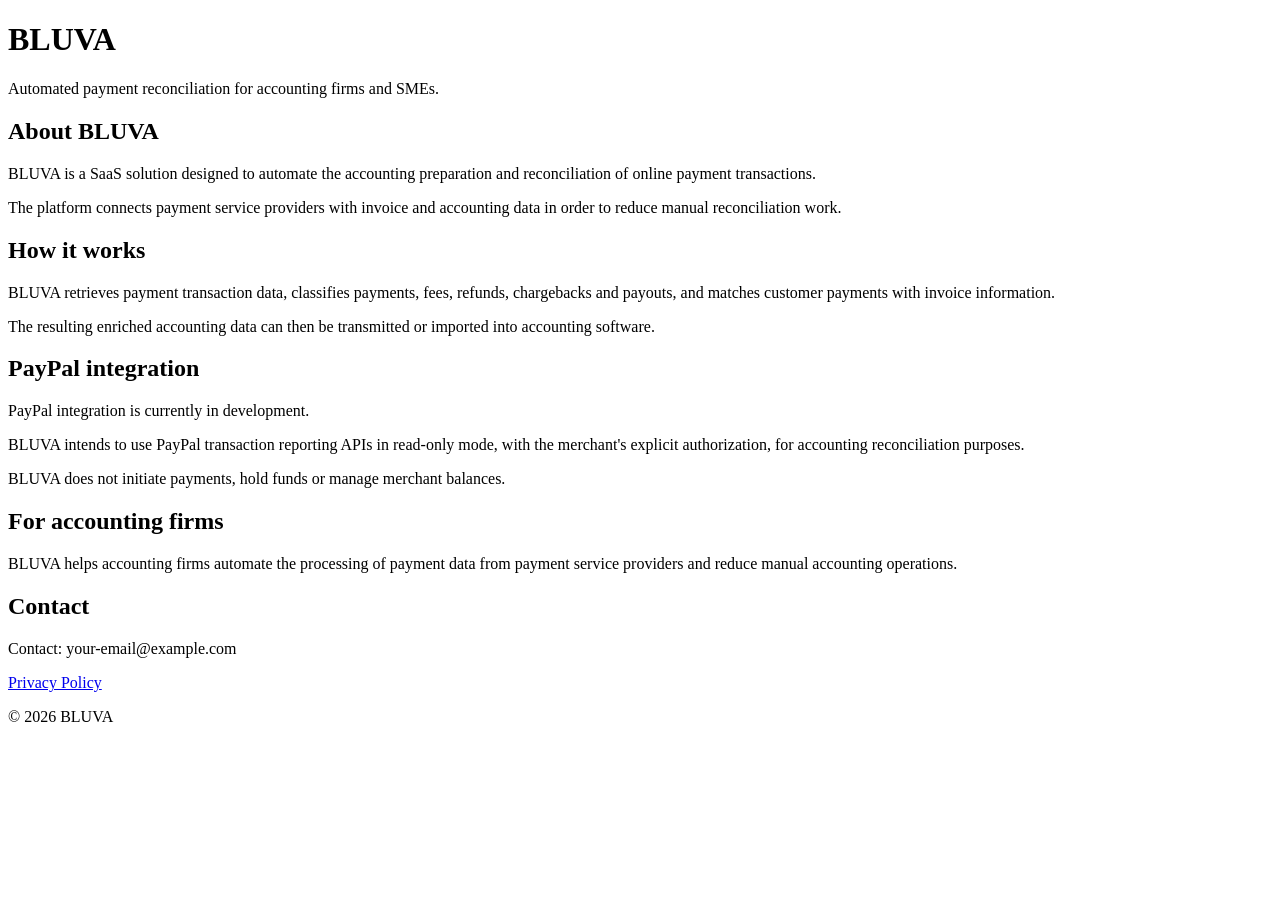
==== index.html @ 7d1efc9f "Create index.html" ====
<!DOCTYPE html>
<html lang="en">
<head>
  <meta charset="UTF-8">
  <meta name="viewport" content="width=device-width, initial-scale=1.0">
  <title>BLUVA - Payment Reconciliation Automation</title>
  <link rel="stylesheet" href="style.css">
</head>

<body>

<header>
  <h1>BLUVA</h1>
  <p>Automated payment reconciliation for accounting firms and SMEs.</p>
</header>

<main>

  <section>
    <h2>About BLUVA</h2>

    <p>
      BLUVA is a SaaS solution designed to automate the accounting
      preparation and reconciliation of online payment transactions.
    </p>

    <p>
      The platform connects payment service providers with invoice
      and accounting data in order to reduce manual reconciliation work.
    </p>
  </section>

  <section>
    <h2>How it works</h2>

    <p>
      BLUVA retrieves payment transaction data, classifies payments,
      fees, refunds, chargebacks and payouts, and matches customer
      payments with invoice information.
    </p>

    <p>
      The resulting enriched accounting data can then be transmitted
      or imported into accounting software.
    </p>
  </section>

  <section>
    <h2>PayPal integration</h2>

    <p>
      PayPal integration is currently in development.
    </p>

    <p>
      BLUVA intends to use PayPal transaction reporting APIs in
      read-only mode, with the merchant's explicit authorization,
      for accounting reconciliation purposes.
    </p>

    <p>
      BLUVA does not initiate payments, hold funds or manage merchant
      balances.
    </p>
  </section>

  <section>
    <h2>For accounting firms</h2>

    <p>
      BLUVA helps accounting firms automate the processing of payment
      data from payment service providers and reduce manual accounting
      operations.
    </p>
  </section>

  <section>
    <h2>Contact</h2>

    <p>
      Contact: your-email@example.com
    </p>

    <p>
      <a href="privacy.html">Privacy Policy</a>
    </p>
  </section>

</main>

<footer>
  <p>© 2026 BLUVA</p>
</footer>

</body>
</html>
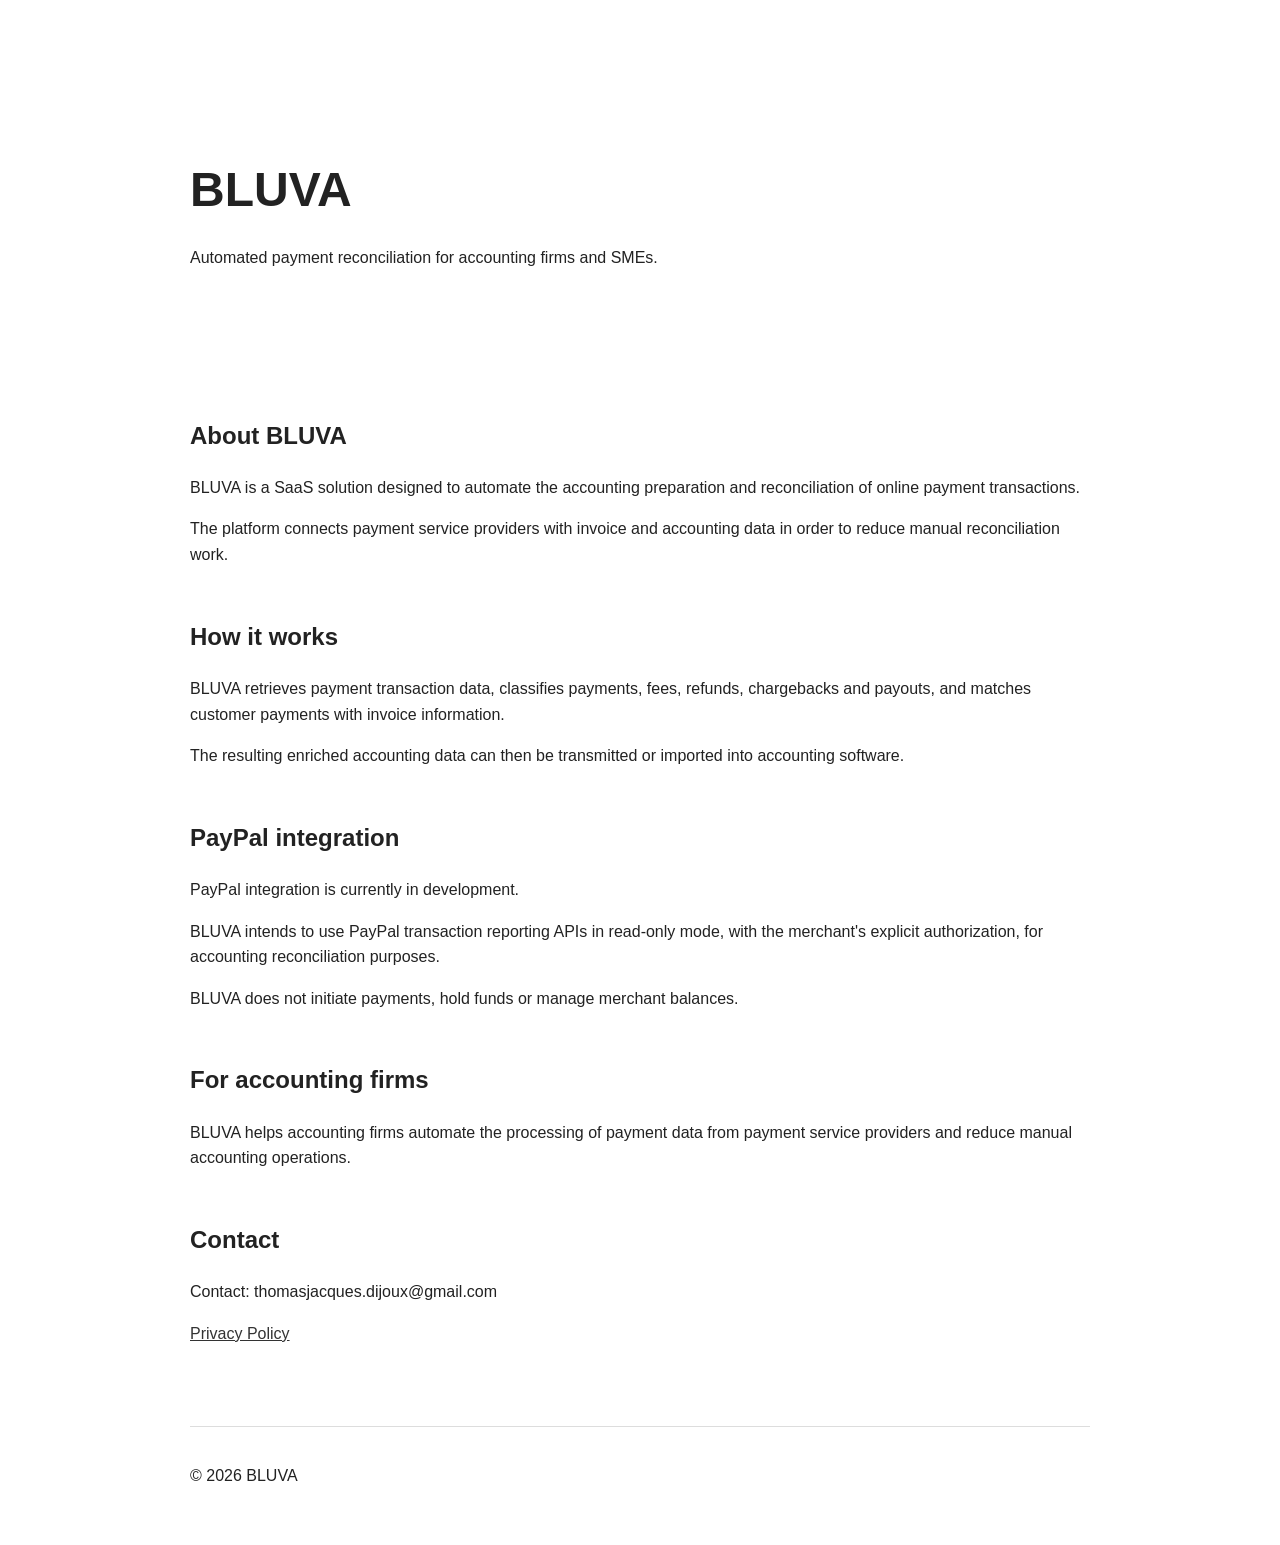
==== commit 3ff2caf2: "Update index.html" ====
--- a/index.html
+++ b/index.html
@@ -78,7 +78,7 @@
     <h2>Contact</h2>
 
     <p>
-      Contact: your-email@example.com
+      Contact: thomasjacques.dijoux@gmail.com
     </p>
 
     <p>
--- a/style.css
+++ b/style.css
@@ -0,0 +1,35 @@
+body {
+    font-family: Arial, sans-serif;
+    max-width: 900px;
+    margin: auto;
+    padding: 40px 20px;
+    line-height: 1.6;
+    color: #222;
+}
+
+header {
+    padding: 80px 0;
+}
+
+h1 {
+    font-size: 48px;
+    margin-bottom: 10px;
+}
+
+h2 {
+    margin-top: 50px;
+}
+
+section {
+    margin-bottom: 40px;
+}
+
+a {
+    color: #333;
+}
+
+footer {
+    margin-top: 80px;
+    padding-top: 20px;
+    border-top: 1px solid #ddd;
+}
